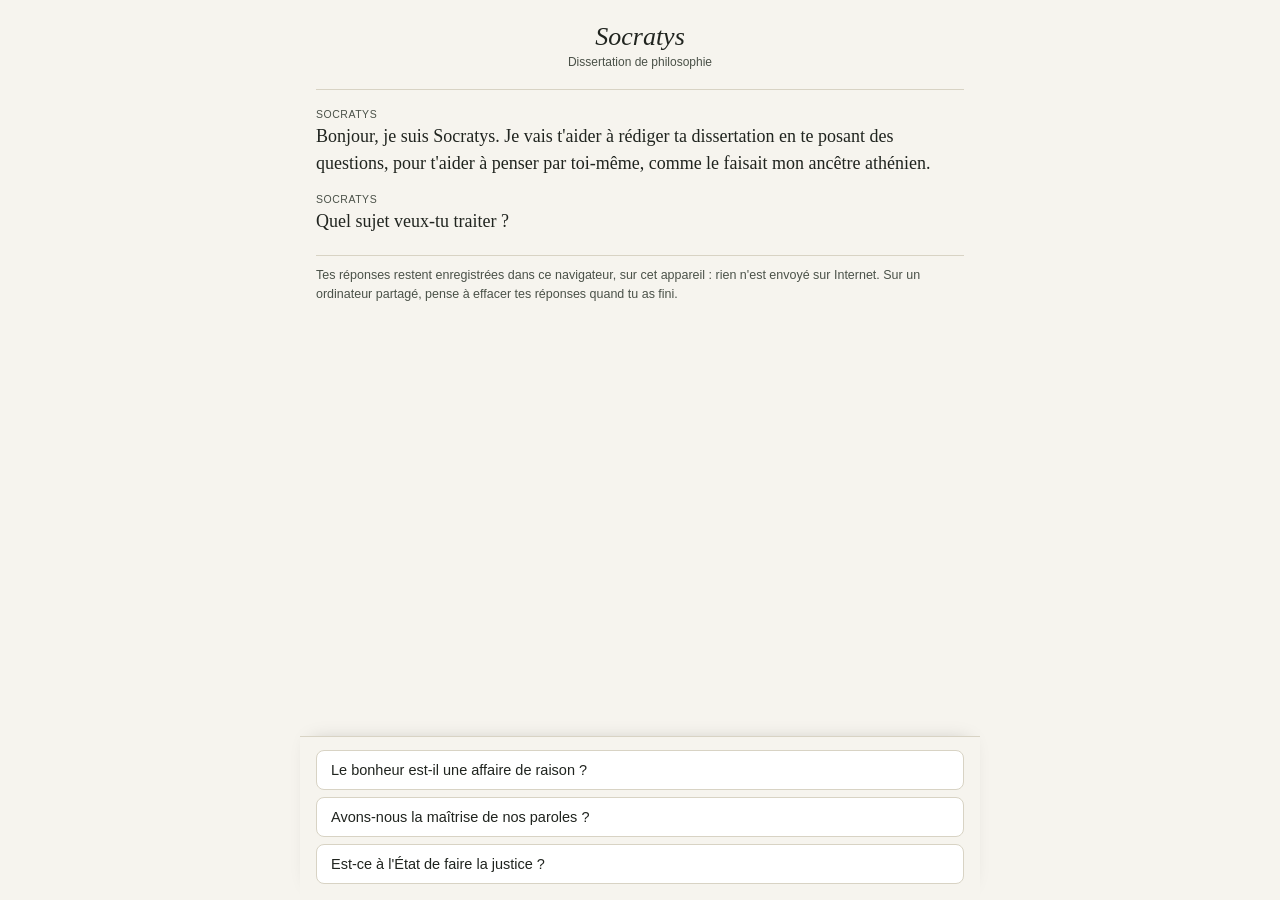
==== socratys/index.html @ 264f8613 "Socratys (trois sujets) Co-Authored-By: Claude Opus 5.5 <noreply@anthropic.com> Claude-Session: http" ====
<!DOCTYPE html>
<html lang="fr">
<head>
<meta charset="UTF-8">
<meta name="viewport" content="width=device-width, initial-scale=1, viewport-fit=cover">
<title>Socratys — dissertation de philosophie</title>
<meta name="description" content="Socratys accompagne l'élève de terminale dans la rédaction de sa dissertation de philosophie, en lui posant des questions. Sans compte, sans connexion.">
<link rel="stylesheet" href="../assets/css/socratys.css">
</head>
<body>
<div id="w">
  <header class="tete">
    <div class="mark">Socratys</div>
    <div class="sub">Dissertation de philosophie</div>
    <nav class="outils" aria-label="Session">
      <button type="button" id="changer" hidden>changer de sujet</button>
      <button type="button" id="effacer" hidden>effacer mes réponses</button>
    </nav>
  </header>
  <main id="fil" aria-live="polite"></main>
  <noscript><p class="confid">Socratys a besoin de JavaScript pour fonctionner. Active-le dans ton navigateur.</p></noscript>
</div>
<div id="ctl"></div>
<article id="impression" aria-hidden="true"></article>

<script src="../assets/js/socratys/communs.js"></script>
<script src="../assets/js/socratys/sujet-bonheur.js"></script>
<script src="../assets/js/socratys/sujet-paroles.js"></script>
<script src="../assets/js/socratys/sujet-etat.js"></script>
<script src="../assets/js/socratys/moteur.js"></script>
</body>
</html>
---- assets/css/socratys.css ----
/* Socratys — feuille de style (écran et impression). Palette reprise du prototype. */
:root {
  --paper: #F6F4EE; --ink: #20241F; --soft: #4A5148; --gold: #A9822F; --goldbg: #F1E8D6;
  --sage: #4C6B5B; --sagebg: #E4ECE6; --line: #D8D3C4; --card: #FFF; --rose: #8C5A45; --rosebg: #F5EAE4;
  --err: #9A3B3B; --on-sage: #fff;
  --serif: "Iowan Old Style", "Palatino Linotype", Palatino, Georgia, serif;
  --sans: -apple-system, BlinkMacSystemFont, "Segoe UI", Helvetica, Arial, sans-serif;
  color-scheme: light;
}
@media (prefers-color-scheme: dark) {
  :root:not([data-theme="light"]) {
    --paper: #1A1C19; --ink: #EDEAE1; --soft: #A9AFA6; --gold: #C9A253; --goldbg: #2C2820;
    --sage: #7FA48E; --sagebg: #242C27; --line: #3A3D37; --card: #22241F; --rose: #C08D76; --rosebg: #2B221E;
    --err: #E08A8A; --on-sage: #10150F;
    color-scheme: dark;
  }
}
:root[data-theme="dark"] {
  --paper: #1A1C19; --ink: #EDEAE1; --soft: #A9AFA6; --gold: #C9A253; --goldbg: #2C2820;
  --sage: #7FA48E; --sagebg: #242C27; --line: #3A3D37; --card: #22241F; --rose: #C08D76; --rosebg: #2B221E;
  --err: #E08A8A; --on-sage: #10150F;
  color-scheme: dark;
}

*, *::before, *::after { box-sizing: border-box; }
html { -webkit-text-size-adjust: 100%; }
body {
  margin: 0; background: var(--paper); color: var(--ink); font-family: var(--sans);
  padding-bottom: 280px;
}
#w { width: 100%; max-width: 680px; margin: 0 auto; padding: calc(22px + env(safe-area-inset-top, 0px)) 16px 0; }
button { font: inherit; }
:focus-visible { outline: 2px solid var(--gold); outline-offset: 2px; }
.sr { position: absolute; width: 1px; height: 1px; overflow: hidden; clip: rect(0 0 0 0); white-space: nowrap; }

/* en-tête */
.tete { text-align: center; border-bottom: 1px solid var(--line); padding-bottom: 12px; margin-bottom: 18px; }
.tete .mark { font-family: var(--serif); font-style: italic; font-size: 26px; }
.tete .sub { font-size: 12px; color: var(--soft); margin-top: 3px; }
.outils { display: flex; justify-content: center; gap: 14px; margin-top: 8px; }
.outils button { background: none; border: none; padding: 2px; color: var(--soft); font-size: 12px; cursor: pointer; text-decoration: underline; }
.outils button:hover, .outils a:hover { color: var(--ink); }
.outils a { color: var(--soft); font-size: 12px; padding: 2px; }

/* le fil */
.qui { font-size: 10.5px; letter-spacing: .05em; color: var(--soft); text-transform: uppercase; margin-bottom: 3px; }
.tour { margin-bottom: 15px; }
.tour .q { font-family: var(--serif); font-size: 18px; line-height: 1.52; margin: 0 0 6px; }
.cite { font-style: italic; }
.vide { color: var(--soft); }
.rep { display: flex; justify-content: flex-end; margin: 7px 0 15px; }
.rep .bulle {
  background: var(--sagebg); border: 1px solid var(--line); border-radius: 10px;
  padding: 8px 13px; font-size: 14.5px; line-height: 1.45; max-width: 86%; white-space: pre-wrap; overflow-wrap: anywhere;
}
.bas {
  border-left: 3px solid var(--gold); background: var(--goldbg); padding: 10px 15px;
  margin: 15px 0; font-size: 14.5px; color: var(--soft); border-radius: 0 6px 6px 0; line-height: 1.5;
}
.bas b { color: var(--ink); display: block; font-size: 12.5px; margin-bottom: 2px; }
.txt { border: 1px solid var(--line); background: var(--card); border-radius: 10px; padding: 14px 18px; margin: 15px 0; }
.txt blockquote { margin: 0; font-family: var(--serif); font-size: 15.5px; line-height: 1.62; }
.txt blockquote p { margin: 0 0 .7em; }
.txt blockquote p:last-child { margin-bottom: 0; }
.txt figcaption { font-size: 11.5px; color: var(--soft); text-align: right; margin-top: 10px; }
.mile { border: 1px solid var(--rose); background: var(--rosebg); border-radius: 10px; padding: 12px 15px; margin: 16px 0; font-size: 14.5px; line-height: 1.5; }
.mile b { display: block; font-size: 11.5px; letter-spacing: .05em; text-transform: uppercase; color: var(--rose); margin-bottom: 4px; }
.sec {
  font-size: 11px; font-weight: normal; letter-spacing: .1em; text-transform: uppercase; color: var(--soft);
  border-top: 1px solid var(--line); padding-top: 16px; margin: 30px 0 14px;
}
.notes { border: 1px dashed var(--line); border-radius: 10px; padding: 10px 15px; margin: 15px 0; background: var(--card); font-size: 14px; }
.notes summary { cursor: pointer; font-size: 11.5px; letter-spacing: .05em; text-transform: uppercase; color: var(--soft); }
.notes dl { margin: 8px 0 0; }
.notes dt { font-size: 12px; color: var(--soft); margin-top: 8px; }
.notes dd { margin: 1px 0 0; line-height: 1.45; }
.confid { font-size: 12.5px; color: var(--soft); line-height: 1.5; border-top: 1px solid var(--line); padding-top: 10px; margin: 20px 0; }

/* la zone de saisie, fixée en bas */
#ctl {
  position: fixed; left: 50%; transform: translateX(-50%); bottom: 0; width: 100%; max-width: 680px;
  background: var(--paper); border-top: 1px solid var(--line);
  padding: 13px 16px calc(16px + env(safe-area-inset-bottom, 0px)); max-height: 66vh; overflow-y: auto;
  box-shadow: 0 -6px 18px -12px rgba(0, 0, 0, .25);
}
#ctl:empty { display: none; }
.ch { display: flex; flex-direction: column; gap: 7px; }
button.c {
  text-align: left; padding: 11px 14px; border-radius: 8px; border: 1px solid var(--line);
  background: var(--card); font-size: 14.5px; color: var(--ink); cursor: pointer;
  display: flex; justify-content: space-between; align-items: center; gap: 10px;
}
button.c:hover { border-color: var(--sage); background: var(--sagebg); }
button.c:disabled { opacity: .35; cursor: default; }
button.c.suite { justify-content: center; }
.encours { font-size: 11px; color: var(--sage); white-space: nowrap; }
.f { margin-bottom: 9px; }
.f label { display: block; font-size: 13px; color: var(--soft); margin-bottom: 4px; line-height: 1.4; }
.f label .cite { color: var(--ink); }
.opt { font-size: 11.5px; }
.f input, .f textarea, .amorce input {
  width: 100%; padding: 9px 12px; border: 1px solid var(--line); border-radius: 8px;
  font-family: var(--sans); font-size: 15px; background: var(--card); color: var(--ink); resize: vertical;
}
.f textarea.redac, .copie textarea { font-family: var(--serif); font-size: 16px; line-height: 1.55; }
.row { display: flex; justify-content: space-between; align-items: center; gap: 10px; margin-top: 6px; flex-wrap: wrap; }
.boutons { display: flex; gap: 8px; flex-wrap: wrap; justify-content: flex-end; }
button.p { padding: 9px 20px; border-radius: 8px; border: none; background: var(--sage); color: var(--on-sage); font-size: 14.5px; cursor: pointer; }
button.p:hover { filter: brightness(1.08); }
button.l { padding: 9px 12px; border-radius: 8px; border: 1px solid var(--line); background: none; color: var(--soft); font-size: 13.5px; cursor: pointer; }
.prog { font-size: 11px; color: var(--soft); }
.err { color: var(--err); font-size: 12.5px; margin: 4px 0; }
.aide { font-size: 11.5px; color: var(--soft); margin: 6px 0 0; }
.consigne { font-size: 13.5px; color: var(--soft); line-height: 1.5; margin: 0 0 10px; }
.amorce { font-family: var(--serif); font-size: 17px; line-height: 2.1; margin: 0 0 8px; }
.amorce input { display: inline-block; width: 10ch; min-width: 10ch; max-width: 100%; padding: 3px 8px; margin: 0 3px; font-family: var(--serif); font-size: 16px; }
.asso { border: 1px solid var(--line); border-radius: 8px; margin: 0 0 10px; padding: 8px 12px 10px; background: var(--card); }
.asso legend { font-size: 13.5px; font-weight: 600; padding: 0 4px; }
.asso label { display: flex; gap: 8px; align-items: baseline; padding: 5px 2px; font-size: 14.5px; cursor: pointer; }

/* la copie finale */
.copie { border: 1px solid var(--line); background: var(--card); border-radius: 10px; padding: 18px 18px 14px; margin: 10px 0 30px; }
.copie .ident { display: grid; grid-template-columns: 2fr 1fr; gap: 10px; }
.copie .f label { font-size: 12px; letter-spacing: .06em; text-transform: uppercase; }
.copie textarea { background: var(--paper); }
.coche { display: flex; gap: 8px; align-items: center; font-size: 14px; margin: 12px 0; cursor: pointer; }
.actions { display: flex; gap: 10px; flex-wrap: wrap; }
.actions button.c { width: auto; }
@media (max-width: 480px) {
  .copie .ident { grid-template-columns: 1fr; }
  .tour .q { font-size: 17px; }
}

/* ---------- impression : seule la copie est imprimée ---------- */
#impression { display: none; }
@media print {
  @page { size: A4; margin: 2cm 2.2cm; }
  html, body { background: #fff !important; color: #000 !important; padding: 0 !important; }
  body > *:not(#impression) { display: none !important; }
  #impression { display: block; font-family: Georgia, "Times New Roman", serif; font-size: 12pt; line-height: 1.6; color: #000; }
  #impression .entete { display: flex; justify-content: space-between; font-size: 10.5pt; line-height: 1.5; margin-bottom: 1.1cm; }
  #impression h1 { font-size: 13.5pt; font-weight: bold; text-align: center; margin: 0 0 1cm; }
  #impression p { margin: 0 0 .45em; text-align: justify; text-indent: 1.25em; hyphens: auto; orphans: 3; widows: 3; }
  #impression section.partie { margin-top: 1.1em; }
  #impression section.partie:first-of-type { margin-top: 0; }
  #impression section.transition { margin-top: .8em; }
  #impression .annexe { break-before: page; }
  #impression .annexe h2 { font-size: 13pt; text-align: center; margin: 0 0 .8cm; }
  #impression .annexe dt { font-weight: bold; margin-top: .6em; }
  #impression .annexe dd { margin: .1em 0 0 1.2em; }
  #impression .mention { font-size: 8.5pt; color: #555; text-indent: 0; text-align: right; margin-top: 1cm; font-style: italic; }
}
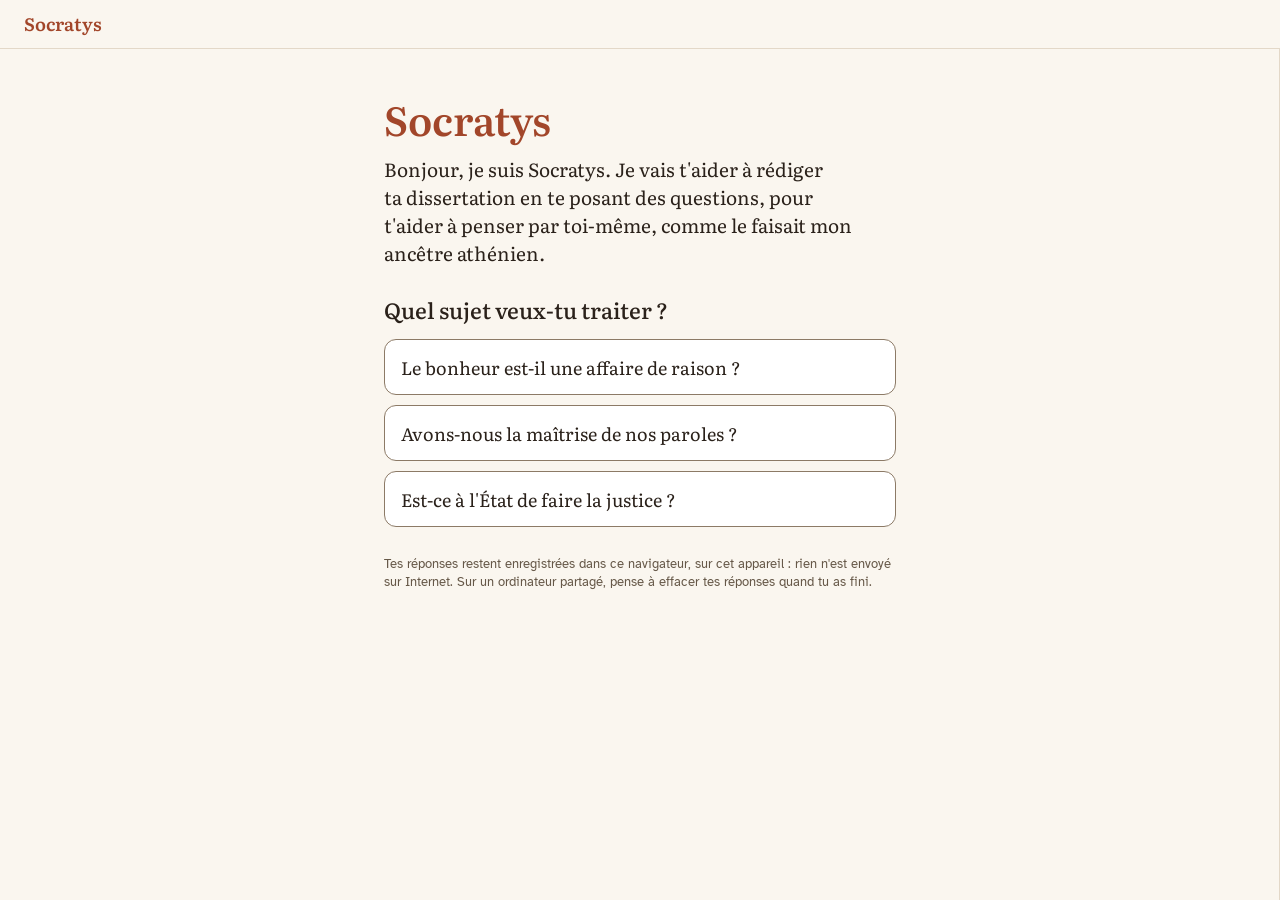
==== commit ea36b0fa: "Socratys : nouvelle interface (design system) Frise des neuf étapes, une question à l'écran, « Ma di" ====
--- a/socratys/index.html
+++ b/socratys/index.html
@@ -2,25 +2,36 @@
 <html lang="fr">
 <head>
 <meta charset="UTF-8">
-<meta name="viewport" content="width=device-width, initial-scale=1, viewport-fit=cover">
+<meta name="viewport" content="width=device-width, initial-scale=1, viewport-fit=cover, interactive-widget=resizes-content">
 <title>Socratys — dissertation de philosophie</title>
 <meta name="description" content="Socratys accompagne l'élève de terminale dans la rédaction de sa dissertation de philosophie, en lui posant des questions. Sans compte, sans connexion.">
+<link rel="stylesheet" href="../assets/css/polices.css">
+<link rel="stylesheet" href="../assets/css/tokens.css">
 <link rel="stylesheet" href="../assets/css/socratys.css">
 </head>
 <body>
-<div id="w">
-  <header class="tete">
-    <div class="mark">Socratys</div>
-    <div class="sub">Dissertation de philosophie</div>
-    <nav class="outils" aria-label="Session">
-      <button type="button" id="changer" hidden>changer de sujet</button>
-      <button type="button" id="effacer" hidden>effacer mes réponses</button>
-    </nav>
+<div class="app" id="app">
+  <header class="top">
+    <span class="brand">Socratys</span>
+    <span class="subject-top" id="titre-sujet"></span>
+    <span class="saved" id="enreg" hidden><i></i><span id="enreg-t">Enregistré</span></span>
   </header>
-  <main id="fil" aria-live="polite"></main>
-  <noscript><p class="confid">Socratys a besoin de JavaScript pour fonctionner. Active-le dans ton navigateur.</p></noscript>
+  <div class="dgrid">
+    <div class="main">
+      <div class="prog" id="prog" hidden></div>
+      <main class="talk" id="fil" aria-live="polite"></main>
+      <noscript><p class="meta noscript">Socratys a besoin de JavaScript pour fonctionner. Active-le dans ton navigateur.</p></noscript>
+      <div class="composer" id="ctl"></div>
+      <button type="button" class="dtab" id="dtab" hidden aria-controls="side" aria-expanded="false">
+        <span class="grip" aria-hidden="true"></span>
+        <span>Ma dissertation <small id="dtab-n"></small></span>
+        <small class="add" id="dtab-add" hidden></small>
+      </button>
+    </div>
+    <aside class="side" id="side" hidden aria-label="Ma dissertation"></aside>
+  </div>
+  <div class="scrim" id="scrim"></div>
 </div>
-<div id="ctl"></div>
 <article id="impression" aria-hidden="true"></article>
 
 <script src="../assets/js/socratys/communs.js"></script>
--- a/assets/css/polices.css
+++ b/assets/css/polices.css
@@ -0,0 +1,92 @@
+/* Polices de Socratys, hébergées sur le site (aucun appel à Google Fonts).
+   Literata et Atkinson Hyperlegible : licence SIL Open Font License 1.1. */
+/* Atkinson Hyperlegible italic latin-ext */
+@font-face {
+  font-family: 'Atkinson Hyperlegible';
+  font-style: italic;
+  font-weight: 400;
+  font-display: swap;
+  src: url(../fonts/atkinson-hyperlegible-italic-400-latin-ext.woff2) format('woff2');
+  unicode-range: U+0100-02BA, U+02BD-02C5, U+02C7-02CC, U+02CE-02D7, U+02DD-02FF, U+0304, U+0308, U+0329, U+1D00-1DBF, U+1E00-1E9F, U+1EF2-1EFF, U+2020, U+20A0-20AB, U+20AD-20C4, U+2113, U+2C60-2C7F, U+A720-A7FF;
+}
+/* Atkinson Hyperlegible italic latin */
+@font-face {
+  font-family: 'Atkinson Hyperlegible';
+  font-style: italic;
+  font-weight: 400;
+  font-display: swap;
+  src: url(../fonts/atkinson-hyperlegible-italic-400-latin.woff2) format('woff2');
+  unicode-range: U+0000-00FF, U+0131, U+0152-0153, U+02BB-02BC, U+02C6, U+02DA, U+02DC, U+0304, U+0308, U+0329, U+2000-206F, U+20AC, U+2122, U+2191, U+2193, U+2212, U+2215, U+FEFF, U+FFFD;
+}
+/* Atkinson Hyperlegible normal latin-ext */
+@font-face {
+  font-family: 'Atkinson Hyperlegible';
+  font-style: normal;
+  font-weight: 400;
+  font-display: swap;
+  src: url(../fonts/atkinson-hyperlegible-normal-400-latin-ext.woff2) format('woff2');
+  unicode-range: U+0100-02BA, U+02BD-02C5, U+02C7-02CC, U+02CE-02D7, U+02DD-02FF, U+0304, U+0308, U+0329, U+1D00-1DBF, U+1E00-1E9F, U+1EF2-1EFF, U+2020, U+20A0-20AB, U+20AD-20C4, U+2113, U+2C60-2C7F, U+A720-A7FF;
+}
+/* Atkinson Hyperlegible normal latin */
+@font-face {
+  font-family: 'Atkinson Hyperlegible';
+  font-style: normal;
+  font-weight: 400;
+  font-display: swap;
+  src: url(../fonts/atkinson-hyperlegible-normal-400-latin.woff2) format('woff2');
+  unicode-range: U+0000-00FF, U+0131, U+0152-0153, U+02BB-02BC, U+02C6, U+02DA, U+02DC, U+0304, U+0308, U+0329, U+2000-206F, U+20AC, U+2122, U+2191, U+2193, U+2212, U+2215, U+FEFF, U+FFFD;
+}
+/* Atkinson Hyperlegible normal latin-ext */
+@font-face {
+  font-family: 'Atkinson Hyperlegible';
+  font-style: normal;
+  font-weight: 700;
+  font-display: swap;
+  src: url(../fonts/atkinson-hyperlegible-normal-700-latin-ext.woff2) format('woff2');
+  unicode-range: U+0100-02BA, U+02BD-02C5, U+02C7-02CC, U+02CE-02D7, U+02DD-02FF, U+0304, U+0308, U+0329, U+1D00-1DBF, U+1E00-1E9F, U+1EF2-1EFF, U+2020, U+20A0-20AB, U+20AD-20C4, U+2113, U+2C60-2C7F, U+A720-A7FF;
+}
+/* Atkinson Hyperlegible normal latin */
+@font-face {
+  font-family: 'Atkinson Hyperlegible';
+  font-style: normal;
+  font-weight: 700;
+  font-display: swap;
+  src: url(../fonts/atkinson-hyperlegible-normal-700-latin.woff2) format('woff2');
+  unicode-range: U+0000-00FF, U+0131, U+0152-0153, U+02BB-02BC, U+02C6, U+02DA, U+02DC, U+0304, U+0308, U+0329, U+2000-206F, U+20AC, U+2122, U+2191, U+2193, U+2212, U+2215, U+FEFF, U+FFFD;
+}
+/* Literata italic latin-ext */
+@font-face {
+  font-family: 'Literata';
+  font-style: italic;
+  font-weight: 400;
+  font-display: swap;
+  src: url(../fonts/literata-italic-400-latin-ext.woff2) format('woff2');
+  unicode-range: U+0100-02BA, U+02BD-02C5, U+02C7-02CC, U+02CE-02D7, U+02DD-02FF, U+0304, U+0308, U+0329, U+1D00-1DBF, U+1E00-1E9F, U+1EF2-1EFF, U+2020, U+20A0-20AB, U+20AD-20C4, U+2113, U+2C60-2C7F, U+A720-A7FF;
+}
+/* Literata italic latin */
+@font-face {
+  font-family: 'Literata';
+  font-style: italic;
+  font-weight: 400;
+  font-display: swap;
+  src: url(../fonts/literata-italic-400-latin.woff2) format('woff2');
+  unicode-range: U+0000-00FF, U+0131, U+0152-0153, U+02BB-02BC, U+02C6, U+02DA, U+02DC, U+0304, U+0308, U+0329, U+2000-206F, U+20AC, U+2122, U+2191, U+2193, U+2212, U+2215, U+FEFF, U+FFFD;
+}
+/* Literata normal latin-ext */
+@font-face {
+  font-family: 'Literata';
+  font-style: normal;
+  font-weight: 400 600;
+  font-display: swap;
+  src: url(../fonts/literata-normal-400-600-latin-ext.woff2) format('woff2');
+  unicode-range: U+0100-02BA, U+02BD-02C5, U+02C7-02CC, U+02CE-02D7, U+02DD-02FF, U+0304, U+0308, U+0329, U+1D00-1DBF, U+1E00-1E9F, U+1EF2-1EFF, U+2020, U+20A0-20AB, U+20AD-20C4, U+2113, U+2C60-2C7F, U+A720-A7FF;
+}
+/* Literata normal latin */
+@font-face {
+  font-family: 'Literata';
+  font-style: normal;
+  font-weight: 400 600;
+  font-display: swap;
+  src: url(../fonts/literata-normal-400-600-latin.woff2) format('woff2');
+  unicode-range: U+0000-00FF, U+0131, U+0152-0153, U+02BB-02BC, U+02C6, U+02DA, U+02DC, U+0304, U+0308, U+0329, U+2000-206F, U+20AC, U+2122, U+2191, U+2193, U+2212, U+2215, U+FEFF, U+FFFD;
+}
--- a/assets/css/tokens.css
+++ b/assets/css/tokens.css
@@ -0,0 +1,72 @@
+/* Socratys — jetons de design (générés depuis le design system Socratys) */
+/* Les polices sont hébergées sur le site : voir polices.css (pas d'appel à Google Fonts). */
+
+/* Thème clair (par défaut) */
+:root, [data-theme="light"] {
+  --paper: #faf6ef;
+  --paper-raised: #ffffff;
+  --paper-sunk: #f1e9dc;
+  --ink: #2a211a;
+  --ink-muted: #665848;
+  --line: #e3d8c8;
+  --line-control: #8c7a66;
+  --terra: #a2462a;
+  --terra-soft: #f4e1d5;
+  --on-terra: #ffffff;
+  --shadow-sheet: 0 -6px 24px rgba(42,33,26,0.12);
+}
+
+/* Thème sombre : automatique selon le téléphone, ou forcé avec data-theme="dark" */
+@media (prefers-color-scheme: dark) {
+  :root:not([data-theme="light"]) {
+  --paper: #1b1814;
+  --paper-raised: #25211c;
+  --paper-sunk: #141210;
+  --ink: #f2eadf;
+  --ink-muted: #b9ab9a;
+  --line: #3a342c;
+  --line-control: #85776a;
+  --terra: #e28a64;
+  --terra-soft: #3b271e;
+  --on-terra: #1b1814;
+  --shadow-sheet: 0 -6px 24px rgba(0,0,0,0.5);
+  }
+}
+[data-theme="dark"] {
+  --paper: #1b1814;
+  --paper-raised: #25211c;
+  --paper-sunk: #141210;
+  --ink: #f2eadf;
+  --ink-muted: #b9ab9a;
+  --line: #3a342c;
+  --line-control: #85776a;
+  --terra: #e28a64;
+  --terra-soft: #3b271e;
+  --on-terra: #1b1814;
+  --shadow-sheet: 0 -6px 24px rgba(0,0,0,0.5);
+}
+
+:root {
+  --space-1: 4px;
+  --space-2: 8px;
+  --space-3: 12px;
+  --space-4: 16px;
+  --space-6: 24px;
+  --space-8: 32px;
+  --radius-sm: 6px;
+  --radius-md: 12px;
+  --radius-lg: 20px;
+  --radius-pill: 999px;
+  --touch-min: 44px;
+  --font-serif: Literata, Georgia, "Times New Roman", serif;
+  --font-sans: "Atkinson Hyperlegible", system-ui, -apple-system, "Segoe UI", sans-serif;
+}
+
+/* Styles de texte */
+.question { font-family: var(--font-serif); font-size: 22px; line-height: 30px; font-weight: 500; }
+.relance { font-family: var(--font-serif); font-size: 18px; line-height: 26px; font-weight: 400; font-style: italic; }
+.subject { font-family: var(--font-serif); font-size: 17px; line-height: 24px; font-weight: 600; }
+.body { font-family: var(--font-sans); font-size: 16px; line-height: 24px; font-weight: 400; }
+.label { font-family: var(--font-sans); font-size: 14px; line-height: 20px; font-weight: 700; }
+.meta { font-family: var(--font-sans); font-size: 13px; line-height: 18px; font-weight: 400; }
+.eyebrow { font-family: var(--font-sans); font-size: 12px; line-height: 16px; font-weight: 700; letter-spacing: 0.08em; text-transform: uppercase; }
--- a/assets/css/socratys.css
+++ b/assets/css/socratys.css
@@ -1,141 +1,279 @@
-/* Socratys — feuille de style (écran et impression). Palette reprise du prototype. */
-:root {
-  --paper: #F6F4EE; --ink: #20241F; --soft: #4A5148; --gold: #A9822F; --goldbg: #F1E8D6;
-  --sage: #4C6B5B; --sagebg: #E4ECE6; --line: #D8D3C4; --card: #FFF; --rose: #8C5A45; --rosebg: #F5EAE4;
-  --err: #9A3B3B; --on-sage: #fff;
-  --serif: "Iowan Old Style", "Palatino Linotype", Palatino, Georgia, serif;
-  --sans: -apple-system, BlinkMacSystemFont, "Segoe UI", Helvetica, Arial, sans-serif;
-  color-scheme: light;
-}
-@media (prefers-color-scheme: dark) {
-  :root:not([data-theme="light"]) {
-    --paper: #1A1C19; --ink: #EDEAE1; --soft: #A9AFA6; --gold: #C9A253; --goldbg: #2C2820;
-    --sage: #7FA48E; --sagebg: #242C27; --line: #3A3D37; --card: #22241F; --rose: #C08D76; --rosebg: #2B221E;
-    --err: #E08A8A; --on-sage: #10150F;
-    color-scheme: dark;
-  }
-}
-:root[data-theme="dark"] {
-  --paper: #1A1C19; --ink: #EDEAE1; --soft: #A9AFA6; --gold: #C9A253; --goldbg: #2C2820;
-  --sage: #7FA48E; --sagebg: #242C27; --line: #3A3D37; --card: #22241F; --rose: #C08D76; --rosebg: #2B221E;
-  --err: #E08A8A; --on-sage: #10150F;
-  color-scheme: dark;
-}
+/* Socratys — interface (design system Socratys : docs/DESIGN.md).
+   Couleurs, espacements, rayons et polices viennent uniquement de tokens.css.
+   Mobile d'abord ; à partir de 1100px, « Ma dissertation » devient une colonne. */
 
 *, *::before, *::after { box-sizing: border-box; }
-html { -webkit-text-size-adjust: 100%; }
+html, body { margin: 0; height: 100%; }
 body {
-  margin: 0; background: var(--paper); color: var(--ink); font-family: var(--sans);
-  padding-bottom: 280px;
-}
-#w { width: 100%; max-width: 680px; margin: 0 auto; padding: calc(22px + env(safe-area-inset-top, 0px)) 16px 0; }
-button { font: inherit; }
-:focus-visible { outline: 2px solid var(--gold); outline-offset: 2px; }
+  background: var(--paper); color: var(--ink);
+  font-family: var(--font-sans); font-size: 16px; line-height: 24px;
+  -webkit-font-smoothing: antialiased; -webkit-text-size-adjust: 100%;
+}
+button, input, textarea { font: inherit; color: inherit; }
+:focus-visible { outline: 2px solid var(--terra); outline-offset: 2px; }
+[hidden] { display: none !important; }
 .sr { position: absolute; width: 1px; height: 1px; overflow: hidden; clip: rect(0 0 0 0); white-space: nowrap; }
 
-/* en-tête */
-.tete { text-align: center; border-bottom: 1px solid var(--line); padding-bottom: 12px; margin-bottom: 18px; }
-.tete .mark { font-family: var(--serif); font-style: italic; font-size: 26px; }
-.tete .sub { font-size: 12px; color: var(--soft); margin-top: 3px; }
-.outils { display: flex; justify-content: center; gap: 14px; margin-top: 8px; }
-.outils button { background: none; border: none; padding: 2px; color: var(--soft); font-size: 12px; cursor: pointer; text-decoration: underline; }
-.outils button:hover, .outils a:hover { color: var(--ink); }
-.outils a { color: var(--soft); font-size: 12px; padding: 2px; }
-
-/* le fil */
-.qui { font-size: 10.5px; letter-spacing: .05em; color: var(--soft); text-transform: uppercase; margin-bottom: 3px; }
-.tour { margin-bottom: 15px; }
-.tour .q { font-family: var(--serif); font-size: 18px; line-height: 1.52; margin: 0 0 6px; }
+/* ---------- cadre de l'application ---------- */
+.app { height: 100vh; height: 100dvh; display: flex; flex-direction: column; overflow: hidden; }
+.top {
+  flex: none; display: flex; align-items: center; gap: 10px;
+  padding: calc(var(--space-2) + env(safe-area-inset-top, 0px)) var(--space-4) 10px;
+  border-bottom: 1px solid var(--line);
+}
+.brand { font-family: var(--font-serif); font-weight: 600; font-size: 18px; color: var(--terra); }
+.subject-top {
+  flex: 1; min-width: 0; font-family: var(--font-serif); font-size: 14px; line-height: 20px;
+  color: var(--ink-muted); white-space: nowrap; overflow: hidden; text-overflow: ellipsis;
+}
+.saved { flex: none; display: flex; align-items: center; gap: var(--space-1); font-size: 13px; color: var(--ink-muted); }
+.saved i { width: 6px; height: 6px; border-radius: 50%; background: var(--ink-muted); display: inline-block; }
+.dgrid { flex: 1; min-height: 0; display: flex; }
+.main { flex: 1; min-width: 0; display: flex; flex-direction: column; min-height: 0; }
+
+/* ---------- boutons ---------- */
+.btn {
+  min-height: var(--touch-min); padding: 0 18px; border-radius: var(--radius-pill);
+  font-weight: 700; font-size: 15px; cursor: pointer; border: 1.5px solid var(--line-control);
+  background: transparent; color: var(--ink); display: inline-flex; align-items: center; justify-content: center; gap: var(--space-2);
+}
+.btn.primary { background: var(--terra); border-color: var(--terra); color: var(--on-terra); }
+.btn.small { min-height: 40px; padding: 0 14px; font-size: 14px; }
+.btn.wide { width: 100%; }
+.btn:disabled { opacity: .55; cursor: default; }
+.mini {
+  display: inline-flex; align-items: center; min-height: 36px; padding: 0; border: 0; background: transparent;
+  font-size: 13px; font-weight: 700; color: var(--terra); cursor: pointer; text-decoration: underline; text-underline-offset: 3px;
+}
+.mini.q { color: var(--ink-muted); font-weight: 400; }
+.iconbtn {
+  min-width: var(--touch-min); min-height: var(--touch-min); border: 0; background: transparent; border-radius: 50%;
+  cursor: pointer; display: grid; place-items: center; color: var(--ink-muted);
+}
+.iconbtn svg { width: 18px; height: 18px; }
+
+/* ---------- progression : la frise ---------- */
+.prog { flex: none; padding: 10px var(--space-4) var(--space-3); border-bottom: 1px solid var(--line); }
+.ph { width: 100%; border: 0; background: transparent; padding: 0; cursor: pointer; text-align: left; display: block; min-height: var(--touch-min); }
+.ph .row { display: flex; align-items: center; gap: var(--space-2); }
+.ph .lbl { font-size: 14px; font-weight: 700; }
+.ph .nm { flex: 1; min-width: 0; font-size: 14px; color: var(--ink-muted); white-space: nowrap; overflow: hidden; text-overflow: ellipsis; }
+.chev { width: 18px; height: 18px; flex: none; transition: transform .2s; color: var(--ink-muted); }
+[aria-expanded="true"] .chev { transform: rotate(180deg); }
+.frise { display: flex; gap: var(--space-1); align-items: center; margin-top: 10px; height: 12px; }
+.seg { flex: 1; height: 8px; border-radius: 4px; }
+.seg.done { background: var(--terra); }
+.seg.current { height: 12px; background: var(--terra-soft); box-shadow: inset 0 0 0 2px var(--terra); }
+.seg.todo { border: 1.5px dashed var(--line-control); }
+.seg.pulse { animation: pl .9s ease; }
+@keyframes pl { 0% { transform: scaleY(1); } 40% { transform: scaleY(1.7); } 100% { transform: scaleY(1); } }
+.chips { list-style: none; margin: 10px calc(-1 * var(--space-4)) 0; padding: var(--space-1) var(--space-4) 2px; display: flex; overflow-x: auto; scroll-snap-type: x proximity; }
+.chips li { flex: 0 0 80px; position: relative; scroll-snap-align: center; }
+.chips li::before { content: ""; position: absolute; top: 22px; left: -40px; width: 80px; height: 2px; background: var(--line-control); }
+.chips li:first-child::before { display: none; }
+.chips li.d::before { background: var(--terra); }
+.chip { position: relative; width: 100%; border: 0; background: transparent; display: flex; flex-direction: column; align-items: center; gap: 6px; padding: 2px 2px var(--space-1); cursor: pointer; min-height: var(--touch-min); }
+.chip .mk { width: 40px; height: 40px; border-radius: 50%; display: grid; place-items: center; font-weight: 700; font-size: 15px; background: var(--paper); }
+.chip.done .mk { background: var(--terra); color: var(--on-terra); }
+.chip.current .mk { background: var(--terra-soft); color: var(--terra); box-shadow: inset 0 0 0 3px var(--terra); }
+.chip.todo { cursor: default; }
+.chip.todo .mk { border: 2px dashed var(--line-control); color: var(--ink-muted); }
+.chip .cl { font-size: 13px; line-height: 16px; text-align: center; color: var(--ink-muted); }
+.chip.current .cl { color: var(--ink); font-weight: 700; }
+.chip.done .cl { color: var(--ink); }
+.hint { margin: var(--space-2) 0 0; font-size: 13px; color: var(--ink-muted); }
+
+/* ---------- le dialogue ---------- */
+.talk { flex: 1; min-height: 0; overflow-y: auto; padding: var(--space-2) var(--space-4) 20px; scroll-behavior: smooth; }
+.noscript { padding: var(--space-4); }
+.tour { padding-top: var(--space-3); color: var(--ink-muted); }
+.tour p { margin: 0; font-family: var(--font-serif); font-size: 15px; line-height: 22px; }
+.tour p + p { margin-top: 6px; }
+.tour.now { padding-top: 28px; color: var(--ink); }
+.tour.now p { font-size: 22px; line-height: 30px; font-weight: 500; text-wrap: pretty; }
+.tour.now p + p { margin-top: 10px; }
+.eyebrow-q { font-family: var(--font-sans); margin: 0 0 10px; font-size: 12px; line-height: 16px; letter-spacing: .08em; text-transform: uppercase; font-weight: 700; color: var(--terra); }
 .cite { font-style: italic; }
-.vide { color: var(--soft); }
-.rep { display: flex; justify-content: flex-end; margin: 7px 0 15px; }
-.rep .bulle {
-  background: var(--sagebg); border: 1px solid var(--line); border-radius: 10px;
-  padding: 8px 13px; font-size: 14.5px; line-height: 1.45; max-width: 86%; white-space: pre-wrap; overflow-wrap: anywhere;
-}
-.bas {
-  border-left: 3px solid var(--gold); background: var(--goldbg); padding: 10px 15px;
-  margin: 15px 0; font-size: 14.5px; color: var(--soft); border-radius: 0 6px 6px 0; line-height: 1.5;
-}
-.bas b { color: var(--ink); display: block; font-size: 12.5px; margin-bottom: 2px; }
-.txt { border: 1px solid var(--line); background: var(--card); border-radius: 10px; padding: 14px 18px; margin: 15px 0; }
-.txt blockquote { margin: 0; font-family: var(--serif); font-size: 15.5px; line-height: 1.62; }
-.txt blockquote p { margin: 0 0 .7em; }
-.txt blockquote p:last-child { margin-bottom: 0; }
-.txt figcaption { font-size: 11.5px; color: var(--soft); text-align: right; margin-top: 10px; }
-.mile { border: 1px solid var(--rose); background: var(--rosebg); border-radius: 10px; padding: 12px 15px; margin: 16px 0; font-size: 14.5px; line-height: 1.5; }
-.mile b { display: block; font-size: 11.5px; letter-spacing: .05em; text-transform: uppercase; color: var(--rose); margin-bottom: 4px; }
-.sec {
-  font-size: 11px; font-weight: normal; letter-spacing: .1em; text-transform: uppercase; color: var(--soft);
-  border-top: 1px solid var(--line); padding-top: 16px; margin: 30px 0 14px;
-}
-.notes { border: 1px dashed var(--line); border-radius: 10px; padding: 10px 15px; margin: 15px 0; background: var(--card); font-size: 14px; }
-.notes summary { cursor: pointer; font-size: 11.5px; letter-spacing: .05em; text-transform: uppercase; color: var(--soft); }
-.notes dl { margin: 8px 0 0; }
-.notes dt { font-size: 12px; color: var(--soft); margin-top: 8px; }
-.notes dd { margin: 1px 0 0; line-height: 1.45; }
-.confid { font-size: 12.5px; color: var(--soft); line-height: 1.5; border-top: 1px solid var(--line); padding-top: 10px; margin: 20px 0; }
-
-/* la zone de saisie, fixée en bas */
-#ctl {
-  position: fixed; left: 50%; transform: translateX(-50%); bottom: 0; width: 100%; max-width: 680px;
-  background: var(--paper); border-top: 1px solid var(--line);
-  padding: 13px 16px calc(16px + env(safe-area-inset-bottom, 0px)); max-height: 66vh; overflow-y: auto;
-  box-shadow: 0 -6px 18px -12px rgba(0, 0, 0, .25);
-}
-#ctl:empty { display: none; }
-.ch { display: flex; flex-direction: column; gap: 7px; }
-button.c {
-  text-align: left; padding: 11px 14px; border-radius: 8px; border: 1px solid var(--line);
-  background: var(--card); font-size: 14.5px; color: var(--ink); cursor: pointer;
-  display: flex; justify-content: space-between; align-items: center; gap: 10px;
-}
-button.c:hover { border-color: var(--sage); background: var(--sagebg); }
-button.c:disabled { opacity: .35; cursor: default; }
-button.c.suite { justify-content: center; }
-.encours { font-size: 11px; color: var(--sage); white-space: nowrap; }
-.f { margin-bottom: 9px; }
-.f label { display: block; font-size: 13px; color: var(--soft); margin-bottom: 4px; line-height: 1.4; }
-.f label .cite { color: var(--ink); }
-.opt { font-size: 11.5px; }
-.f input, .f textarea, .amorce input {
-  width: 100%; padding: 9px 12px; border: 1px solid var(--line); border-radius: 8px;
-  font-family: var(--sans); font-size: 15px; background: var(--card); color: var(--ink); resize: vertical;
-}
-.f textarea.redac, .copie textarea { font-family: var(--serif); font-size: 16px; line-height: 1.55; }
-.row { display: flex; justify-content: space-between; align-items: center; gap: 10px; margin-top: 6px; flex-wrap: wrap; }
-.boutons { display: flex; gap: 8px; flex-wrap: wrap; justify-content: flex-end; }
-button.p { padding: 9px 20px; border-radius: 8px; border: none; background: var(--sage); color: var(--on-sage); font-size: 14.5px; cursor: pointer; }
-button.p:hover { filter: brightness(1.08); }
-button.l { padding: 9px 12px; border-radius: 8px; border: 1px solid var(--line); background: none; color: var(--soft); font-size: 13.5px; cursor: pointer; }
-.prog { font-size: 11px; color: var(--soft); }
-.err { color: var(--err); font-size: 12.5px; margin: 4px 0; }
-.aide { font-size: 11.5px; color: var(--soft); margin: 6px 0 0; }
-.consigne { font-size: 13.5px; color: var(--soft); line-height: 1.5; margin: 0 0 10px; }
-.amorce { font-family: var(--serif); font-size: 17px; line-height: 2.1; margin: 0 0 8px; }
-.amorce input { display: inline-block; width: 10ch; min-width: 10ch; max-width: 100%; padding: 3px 8px; margin: 0 3px; font-family: var(--serif); font-size: 16px; }
-.asso { border: 1px solid var(--line); border-radius: 8px; margin: 0 0 10px; padding: 8px 12px 10px; background: var(--card); }
-.asso legend { font-size: 13.5px; font-weight: 600; padding: 0 4px; }
-.asso label { display: flex; gap: 8px; align-items: baseline; padding: 5px 2px; font-size: 14.5px; cursor: pointer; }
-
-/* la copie finale */
-.copie { border: 1px solid var(--line); background: var(--card); border-radius: 10px; padding: 18px 18px 14px; margin: 10px 0 30px; }
-.copie .ident { display: grid; grid-template-columns: 2fr 1fr; gap: 10px; }
-.copie .f label { font-size: 12px; letter-spacing: .06em; text-transform: uppercase; }
-.copie textarea { background: var(--paper); }
-.coche { display: flex; gap: 8px; align-items: center; font-size: 14px; margin: 12px 0; cursor: pointer; }
-.actions { display: flex; gap: 10px; flex-wrap: wrap; }
-.actions button.c { width: auto; }
-@media (max-width: 480px) {
-  .copie .ident { grid-template-columns: 1fr; }
-  .tour .q { font-size: 17px; }
-}
-
-/* ---------- impression : seule la copie est imprimée ---------- */
+.vide { color: var(--ink-muted); }
+.bubble {
+  margin: 10px 0 0 auto; max-width: 86%; width: fit-content; background: var(--terra-soft); color: var(--ink);
+  padding: 10px 14px; border-radius: var(--radius-lg) var(--radius-lg) 6px var(--radius-lg);
+  font-size: 16px; line-height: 24px; white-space: pre-wrap; overflow-wrap: anywhere;
+}
+.bubble.long { font-size: 14px; line-height: 20px; }
+.done-msg { margin: var(--space-4) 0 0; font-size: 15px; line-height: 22px; color: var(--ink); display: flex; gap: 10px; align-items: flex-start; }
+.tick { flex: none; width: 22px; height: 22px; border-radius: 50%; background: var(--terra); color: var(--on-terra); display: grid; place-items: center; }
+.tick svg { width: 12px; height: 12px; }
+.relance-b { margin: 18px 0 0; padding-top: 14px; border-top: 1px solid var(--line); font-family: var(--font-serif); font-style: italic; font-size: 18px; line-height: 26px; color: var(--ink); }
+.relance-b .tag { display: block; font-family: var(--font-sans); font-style: normal; font-size: 13px; font-weight: 700; color: var(--ink-muted); margin-bottom: var(--space-1); }
+details.tip { margin-top: 22px; background: var(--paper-sunk); border-radius: var(--radius-md); }
+details.tip summary {
+  min-height: var(--touch-min); padding: 0 14px; display: flex; align-items: center; justify-content: space-between;
+  font-size: 14px; font-weight: 700; cursor: pointer; list-style: none; color: var(--ink);
+}
+details.tip summary::-webkit-details-marker { display: none; }
+details.tip summary::after { content: "+"; font-size: 20px; font-weight: 400; color: var(--ink-muted); }
+details.tip[open] summary::after { content: "–"; }
+details.tip > div { padding: 0 14px 14px; font-size: 15px; line-height: 22px; color: var(--ink); }
+details.tip dl { margin: 0; }
+details.tip dt { font-size: 13px; font-weight: 700; color: var(--ink-muted); margin-top: var(--space-2); }
+details.tip dt:first-child { margin-top: 0; }
+details.tip dd { margin: 2px 0 0; }
+.texte { margin: 22px 0 0; background: var(--paper-raised); border: 1px solid var(--line); border-radius: var(--radius-md); padding: 14px var(--space-4); }
+.texte blockquote { margin: 0; font-family: var(--font-serif); font-size: 16px; line-height: 26px; color: var(--ink); }
+.texte blockquote p { margin: 0 0 var(--space-2); }
+.texte figcaption { font-size: 13px; line-height: 18px; color: var(--ink-muted); text-align: right; }
+.mile { margin: 18px 0 0; padding: 10px 12px; border-left: 3px solid var(--terra); font-size: 15px; line-height: 22px; color: var(--ink); }
+.mile b { display: block; font-size: 12px; line-height: 16px; letter-spacing: .08em; text-transform: uppercase; color: var(--terra); margin-bottom: 2px; }
+.sec { margin: 28px 0 0; padding-top: var(--space-3); border-top: 1px solid var(--line); font-size: 12px; line-height: 16px; letter-spacing: .08em; text-transform: uppercase; font-weight: 700; color: var(--ink-muted); }
+
+/* ---------- la zone de saisie ---------- */
+.composer {
+  flex: none; background: var(--paper-raised); border-top: 1px solid var(--line);
+  padding: var(--space-3) var(--space-4); max-height: 60vh; max-height: 60dvh; overflow-y: auto;
+}
+.composer:empty { display: none; }
+.composer textarea, .composer input[type=text], .copie textarea, .copie input, textarea.edit {
+  display: block; width: 100%; font-size: 16px; line-height: 24px; border: 1.5px solid var(--line-control);
+  border-radius: var(--radius-md); padding: 10px 12px; background: var(--paper); color: var(--ink); resize: vertical;
+}
+.composer textarea { min-height: 76px; max-height: 40vh; }
+.composer textarea.redac { min-height: 200px; }
+textarea::placeholder, input::placeholder { color: var(--ink-muted); font-style: italic; opacity: 1; }
+.composer textarea:focus, .composer input:focus, .copie textarea:focus, .copie input:focus, textarea.edit:focus { outline: none; border-color: var(--terra); box-shadow: 0 0 0 1px var(--terra); }
+.f + .f { margin-top: 10px; }
+.f label { display: block; font-size: 14px; font-weight: 700; margin-bottom: var(--space-1); }
+.f label .opt { font-weight: 400; color: var(--ink-muted); }
+.crow { display: flex; justify-content: space-between; align-items: center; gap: var(--space-2); margin-top: 10px; flex-wrap: wrap; }
+.crow .droite { margin-left: auto; display: flex; gap: var(--space-2); flex-wrap: wrap; }
+.consigne { margin: 0 0 10px; font-size: 15px; line-height: 22px; color: var(--ink); }
+.err { margin: var(--space-2) 0 0; font-size: 14px; line-height: 20px; color: var(--terra); }
+.ch { display: grid; gap: var(--space-2); }
+.ch .btn { justify-content: flex-start; text-align: left; border-radius: var(--radius-md); min-height: 52px; padding: 10px var(--space-4); font-weight: 400; font-size: 16px; line-height: 22px; background: var(--paper-raised); }
+.ch .btn.suite { justify-content: center; font-weight: 700; background: var(--terra); border-color: var(--terra); color: var(--on-terra); border-radius: var(--radius-pill); }
+.ch .btn:hover { border-color: var(--terra); }
+.amorce { margin: 0; font-family: var(--font-serif); font-size: 17px; line-height: 34px; }
+.amorce input { display: inline-block !important; width: 10ch !important; max-width: 100%; padding: 2px var(--space-2) !important; margin: 0 2px; vertical-align: baseline; font-family: var(--font-sans); }
+fieldset.asso { border: 1px solid var(--line); border-radius: var(--radius-md); margin: 0 0 10px; padding: var(--space-2) var(--space-3) var(--space-3); }
+fieldset.asso legend { font-weight: 700; font-size: 14px; padding: 0 var(--space-1); }
+fieldset.asso label { display: flex; gap: var(--space-2); align-items: center; min-height: 40px; font-size: 15px; cursor: pointer; }
+
+/* ---------- « Ma dissertation » ---------- */
+.dtab {
+  flex: none; width: 100%; min-height: 48px; border: 0; border-top: 1px solid var(--line); background: var(--paper-raised);
+  display: flex; flex-direction: column; align-items: center; justify-content: center; gap: 5px; cursor: pointer;
+  font-size: 14px; font-weight: 700; padding: 6px 0 calc(10px + env(safe-area-inset-bottom, 0px));
+}
+.grip { width: 40px; height: 4px; border-radius: 2px; background: var(--line-control); }
+.dtab small { font-weight: 400; color: var(--ink-muted); font-size: 13px; }
+.dtab .add { color: var(--terra); }
+.scrim { position: fixed; inset: 0; background: rgba(20, 16, 12, .35); opacity: 0; pointer-events: none; transition: opacity .25s; z-index: 4; }
+.scrim.on { opacity: 1; pointer-events: auto; }
+.side {
+  position: fixed; left: 0; right: 0; bottom: 0; height: 84%; height: 84dvh; z-index: 5;
+  background: var(--paper-raised); border-radius: var(--radius-lg) var(--radius-lg) 0 0; box-shadow: var(--shadow-sheet);
+  transform: translateY(102%); transition: transform .3s cubic-bezier(.2, .8, .2, 1); display: flex; flex-direction: column;
+}
+.side.open { transform: none; }
+.side .grip { margin: 10px auto 0; }
+.phd { display: flex; align-items: flex-start; gap: var(--space-2); padding: var(--space-1) var(--space-4) var(--space-3); border-bottom: 1px solid var(--line); }
+.phd .tt { flex: 1; min-width: 0; }
+.phd h3 { margin: 0; font-family: var(--font-serif); font-size: 20px; line-height: 26px; font-weight: 600; }
+.phd p { margin: 2px 0 0; font-size: 13px; line-height: 18px; color: var(--ink-muted); }
+.cards { flex: 1; min-height: 0; overflow-y: auto; padding: 0 var(--space-4) 28px; }
+.grp { margin: 18px 0 0; font-size: 12px; line-height: 16px; letter-spacing: .08em; text-transform: uppercase; font-weight: 700; color: var(--ink-muted); }
+.card { border: 1px solid var(--line); border-radius: var(--radius-md); padding: 10px 12px 12px; margin-top: var(--space-2); background: var(--paper-raised); }
+.card .h { display: flex; justify-content: space-between; align-items: center; gap: var(--space-2); font-size: 13px; font-weight: 700; color: var(--ink-muted); min-height: 28px; }
+.card.current { border: 2px solid var(--terra); background: var(--terra-soft); }
+.card.current .h { color: var(--terra); }
+.card.todo { border: 1.5px dashed var(--line-control); background: transparent; }
+.card .ph-t { margin: 2px 0 0; font-size: 15px; line-height: 22px; font-style: italic; color: var(--ink-muted); }
+.slot + .slot { margin-top: var(--space-2); padding-top: var(--space-2); border-top: 1px solid var(--line); }
+.slot .sl { font-size: 13px; line-height: 18px; color: var(--ink-muted); }
+.slot .txt { margin: 2px 0 0; font-size: 15px; line-height: 22px; color: var(--ink); cursor: text; border-radius: var(--radius-sm); white-space: pre-wrap; overflow-wrap: anywhere; }
+.slot .txt:hover { background: var(--paper-sunk); }
+.slot .txt.vide { font-style: italic; color: var(--ink-muted); }
+.row2 { display: flex; gap: 10px; align-items: flex-start; }
+.row2 .rn { flex: none; width: 26px; font-family: var(--font-serif); font-weight: 600; font-size: 15px; line-height: 22px; }
+.row2 .rb { flex: 1; min-width: 0; }
+.pen { width: 40px; height: 40px; margin: -6px -8px -6px 0; border: 0; background: transparent; border-radius: 50%; cursor: pointer; color: var(--ink-muted); display: grid; place-items: center; }
+.pen svg { width: 16px; height: 16px; }
+textarea.edit { margin-top: 6px; min-height: 88px; background: var(--paper-raised); border-color: var(--terra); }
+.erow { display: flex; align-items: center; justify-content: space-between; gap: var(--space-2); margin-top: var(--space-2); flex-wrap: wrap; }
+.erow .meta { margin: 0; }
+.stale { margin-top: 10px; background: var(--paper-sunk); border-radius: 10px; padding: 10px 12px; font-size: 14px; line-height: 20px; color: var(--ink); display: flex; gap: 10px; align-items: flex-start; }
+.stale .qm { flex: none; width: 22px; height: 22px; border-radius: 50%; border: 1.5px solid var(--line-control); display: grid; place-items: center; font-family: var(--font-serif); font-weight: 600; font-size: 14px; color: var(--ink-muted); }
+.stale p { margin: 0; }
+.stale .sa { display: flex; gap: 14px; margin-top: 2px; flex-wrap: wrap; }
+.panel-actions { display: grid; gap: var(--space-2); margin-top: 22px; }
+.confirmer { background: var(--paper-sunk); border-radius: var(--radius-md); padding: var(--space-3); font-size: 15px; line-height: 22px; }
+.confirmer p { margin: 0 0 var(--space-2); }
+.confirmer .sa { display: flex; gap: var(--space-2); flex-wrap: wrap; }
+@keyframes arrive { 0% { background: var(--terra-soft); } 100% { background: var(--paper-raised); } }
+.arrive { animation: arrive 1.6s ease-out; }
+.ghost { position: fixed; z-index: 60; background: var(--terra-soft); color: var(--ink); border-radius: var(--radius-lg); padding: var(--space-2) var(--space-3); font-size: 14px; line-height: 20px; pointer-events: none; white-space: nowrap; overflow: hidden; text-overflow: ellipsis; max-width: 70vw; }
+
+/* ---------- accueil ---------- */
+.home { max-width: 520px; margin: 0 auto; padding: var(--space-6) var(--space-1) var(--space-6); }
+.home .logo { font-family: var(--font-serif); font-size: 40px; line-height: 44px; font-weight: 600; color: var(--terra); margin: var(--space-4) 0 0; }
+.home .pitch { font-family: var(--font-serif); font-size: 19px; line-height: 28px; margin: 14px 0 0; text-wrap: pretty; }
+.home .homeq { margin: 28px 0 0; }
+.bank { list-style: none; margin: 14px 0 0; padding: 0; display: grid; gap: 10px; }
+.subjbtn {
+  width: 100%; min-height: 56px; text-align: left; border: 1.5px solid var(--line-control); border-radius: var(--radius-md);
+  background: var(--paper-raised); padding: var(--space-3) var(--space-4); font-family: var(--font-serif); font-size: 18px; line-height: 25px; color: var(--ink); cursor: pointer;
+}
+.subjbtn:hover { border-color: var(--terra); }
+.subjbtn:active { background: var(--terra-soft); border-color: var(--terra); }
+.subjbtn .encours { display: block; font-family: var(--font-sans); font-size: 13px; line-height: 18px; color: var(--terra); font-weight: 700; margin-top: 2px; }
+.resume { display: block; width: 100%; text-align: left; margin-top: 28px; border: 1px solid var(--line); border-radius: var(--radius-md); background: var(--paper-raised); padding: 14px var(--space-4); cursor: pointer; }
+.resume .k { font-size: 12px; letter-spacing: .08em; text-transform: uppercase; font-weight: 700; color: var(--ink-muted); }
+.resume .s { display: block; font-family: var(--font-serif); font-size: 17px; line-height: 24px; margin: 6px 0 10px; }
+.resume .frise { margin: 0 0 var(--space-2); }
+.resume .m2 { font-size: 13px; color: var(--ink-muted); display: flex; justify-content: space-between; gap: var(--space-2); }
+.resume .m2 b { color: var(--terra); }
+.home .confid, .home .path { margin: 28px 0 0; font-size: 13px; line-height: 18px; color: var(--ink-muted); }
+.home .path a { color: var(--ink-muted); }
+
+/* ---------- synthèse : le brouillon ---------- */
+.copie { padding: var(--space-1) 0 var(--space-6); }
+.back { display: inline-flex; align-items: center; gap: var(--space-1); min-height: var(--touch-min); border: 0; background: transparent; font-weight: 700; font-size: 14px; color: var(--ink); cursor: pointer; padding: 0 var(--space-2) 0 0; }
+.copie h2 { font-family: var(--font-serif); font-size: 26px; line-height: 32px; font-weight: 600; margin: 10px 0 6px; }
+.copie .lead { font-size: 15px; line-height: 22px; color: var(--ink-muted); margin: 0 0 6px; }
+.copie .subj { font-family: var(--font-serif); font-size: 18px; line-height: 26px; margin: 14px 0 0; padding: var(--space-3) 14px; background: var(--paper-sunk); border-radius: var(--radius-md); }
+.copie .ident { display: grid; grid-template-columns: 1fr 1fr; gap: 10px; margin-top: var(--space-4); }
+.copie .ident .f + .f { margin-top: 0; }
+.copie .fld { margin-top: var(--space-3); }
+.copie .fld label { display: block; font-size: 13px; font-weight: 700; color: var(--ink-muted); margin-bottom: var(--space-1); }
+.copie .fld textarea { background: var(--paper-raised); }
+.copie .coche { display: flex; gap: var(--space-2); align-items: center; margin-top: var(--space-4); font-size: 15px; cursor: pointer; }
+.copie .coche input { width: auto; }
+.synbar { display: flex; gap: var(--space-2); flex-wrap: wrap; align-items: center; }
+.synbar .btn.primary { flex: 1; }
+.synbar .meta { margin: 0; width: 100%; }
+
+/* ---------- ordinateur : deux colonnes ---------- */
+@media (min-width: 1100px) {
+  .top { padding: var(--space-3) var(--space-6); }
+  .subject-top { font-size: 15px; }
+  .main { border-right: 1px solid var(--line); }
+  .prog, .talk, .composer { padding-left: max(24px, calc((100% - 660px) / 2)); padding-right: max(24px, calc((100% - 660px) / 2)); }
+  .chips { margin-left: 0; margin-right: 0; padding-left: 0; }
+  .dtab, .scrim, .side .grip, .side .fermer { display: none !important; }
+  .side { position: static; flex: 0 0 400px; height: auto; transform: none; border-radius: 0; box-shadow: none; transition: none; }
+  .phd { padding-top: var(--space-4); }
+  .synbar .btn.primary { flex: none; }
+}
+
+@media (prefers-reduced-motion: reduce) {
+  *, *::before, *::after { transition: none !important; animation: none !important; scroll-behavior: auto !important; }
+}
+
+/* ---------- impression de la copie ---------- */
 #impression { display: none; }
 @media print {
   @page { size: A4; margin: 2cm 2.2cm; }
-  html, body { background: #fff !important; color: #000 !important; padding: 0 !important; }
+  html, body { background: #fff !important; color: #000 !important; padding: 0 !important; height: auto !important; }
   body > *:not(#impression) { display: none !important; }
   #impression { display: block; font-family: Georgia, "Times New Roman", serif; font-size: 12pt; line-height: 1.6; color: #000; }
   #impression .entete { display: flex; justify-content: space-between; font-size: 10.5pt; line-height: 1.5; margin-bottom: 1.1cm; }
